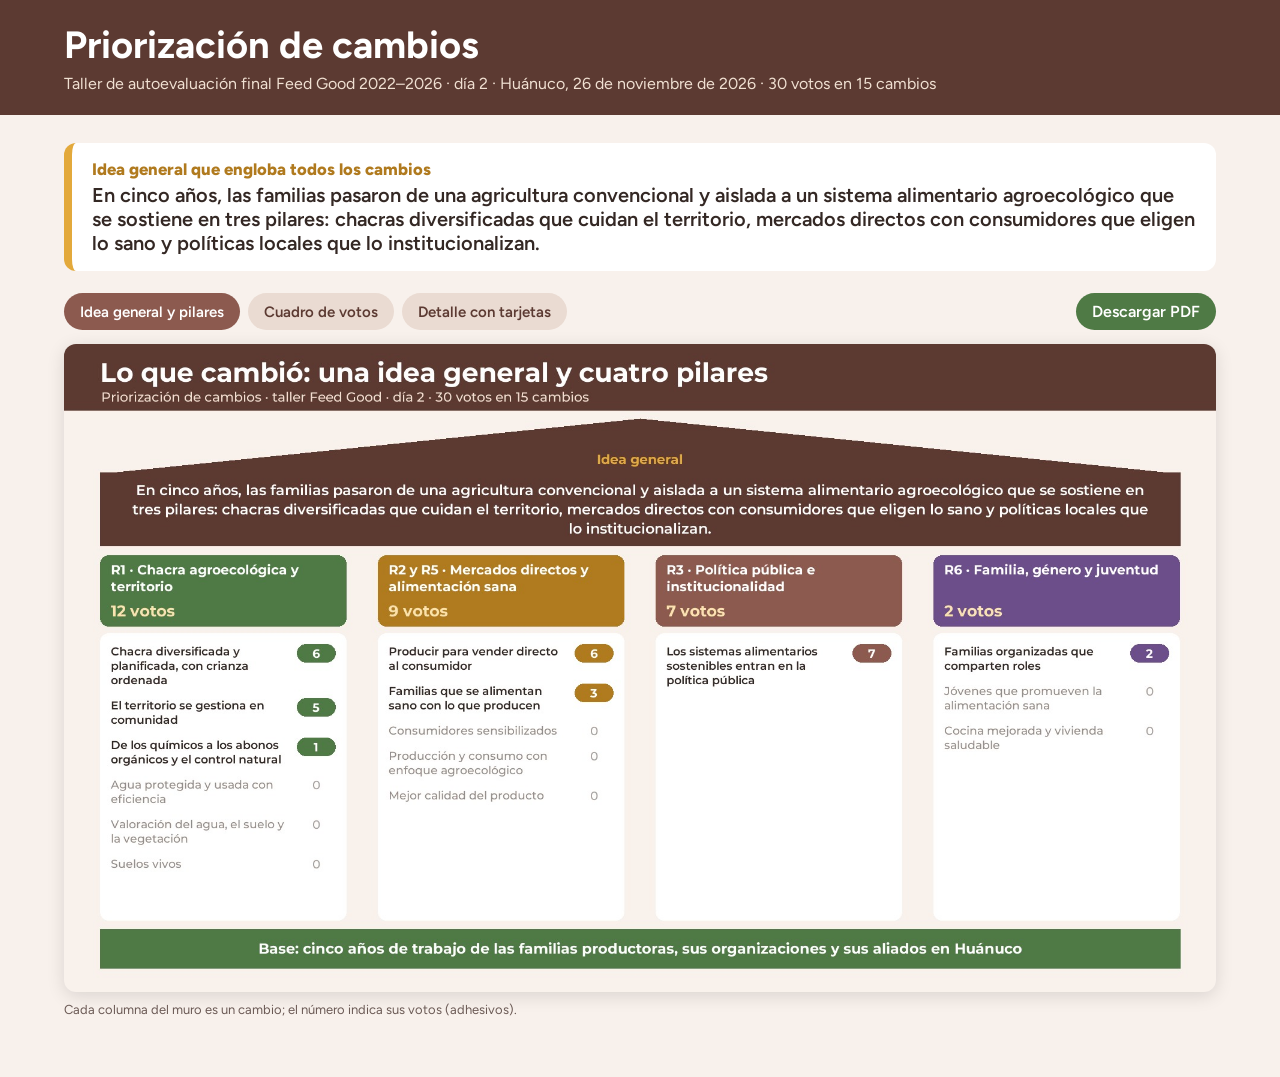
==== priorizacion.html @ 8439a7dd "Priorización de cambios del día 2: nueva sección del portal con idea general, pilares, cuadro de vot" ====
<!doctype html>
<html lang="es"><head><meta charset="utf-8"><meta name="viewport" content="width=device-width,initial-scale=1">
<meta name="robots" content="noindex, nofollow">
<title>Priorización de cambios · día 2 · Taller Feed Good</title>
<link rel="stylesheet" href="https://fonts.googleapis.com/css2?family=Figtree:wght@400;600;700;800&display=swap">
<style>
:root{--br:#5C3A32;--br2:#8C5A4F;--cr:#F8F1EC;--gd:#E3A93B;--ink:#342824}
*{box-sizing:border-box}body{margin:0;font-family:Figtree,system-ui,sans-serif;background:var(--cr);color:var(--ink)}
header{background:var(--br);color:#fff;padding:22px 5vw}header h1{margin:0;font-size:clamp(24px,3vw,38px)}header p{margin:6px 0 0;color:#F0E0D2}
main{max-width:1280px;margin:0 auto;padding:20px 5vw 60px}
.idea{background:#fff;border-left:8px solid var(--gd);border-radius:12px;padding:16px 20px;margin:8px 0 22px;font-size:clamp(16px,1.6vw,20px);font-weight:600}
.idea small{display:block;color:#B07A1E;font-weight:800;margin-bottom:4px}
.tabs{display:flex;gap:8px;flex-wrap:wrap;margin:6px 0 14px}.tabs button{border:0;border-radius:999px;padding:9px 16px;font:600 15px Figtree;background:#EADBD2;color:var(--br);cursor:pointer}
.tabs button.on{background:var(--br2);color:#fff}.tabs a{margin-left:auto;padding:9px 16px;border-radius:999px;background:#4F7A45;color:#fff;text-decoration:none;font-weight:600}
.panel{display:none}.panel.on{display:block}
figure{margin:0}figure img{width:100%;border-radius:12px;box-shadow:0 4px 18px rgba(0,0,0,.12);background:#fff}
figcaption{font-size:13px;color:#6b5a55;margin-top:6px}
table{width:100%;border-collapse:collapse;background:#fff;border-radius:12px;overflow:hidden;font-size:15px}
th{background:var(--br2);color:#fff;padding:10px;text-align:center}th:first-child{text-align:left}
td{padding:9px 10px;border-top:1px solid #EFE3DD;vertical-align:top}td ul{margin:4px 0 0 16px;padding:0;color:#6b5a55;font-size:13px}
tr.eje td{background:var(--c);color:#fff;font-weight:700}tr.eje b{float:right}
td.n{text-align:center;white-space:nowrap}td.n span{font-weight:700;margin-left:6px}td.z{color:#bbb}td.t{text-align:center;font-weight:800;font-size:18px}
i{display:inline-block;width:12px;height:14px;border-radius:3px;margin:0 1px;vertical-align:middle}i.na{background:#F08428}i.ro{background:#EC407A}i.ve{background:#4CAF50}
tfoot td{background:var(--br);color:#fff;font-weight:800;text-align:center}tfoot td:first-child{text-align:left}
.nota{font-size:13px;color:#6b5a55;margin-top:10px}
</style></head><body>
<header><h1>Priorización de cambios</h1><p>Taller de autoevaluación final Feed Good 2022–2026 · día 2 · Huánuco, 26 de noviembre de 2026 · 30 votos en 15 cambios</p></header>
<main>
<div class="idea"><small>Idea general que engloba todos los cambios</small>En cinco años, las familias pasaron de una agricultura convencional y aislada a un sistema alimentario agroecológico que se sostiene en tres pilares: chacras diversificadas que cuidan el territorio, mercados directos con consumidores que eligen lo sano y políticas locales que lo institucionalizan.</div>
<div class="tabs">
<button class="on" data-p="pilares">Idea general y pilares</button><button data-p="cuadro">Cuadro de votos</button><button data-p="tabla">Detalle con tarjetas</button>
<a href="priorizacion/Cuadro_priorizacion_cambios_dia2.pdf" target="_blank" rel="noopener">Descargar PDF</a></div>
<section class="panel on" id="pilares"><figure><img src="priorizacion/Lamina_idea_general_y_pilares_D2.jpg" alt="Idea general y cuatro pilares con los cambios y sus votos"><figcaption>Cada columna del muro es un cambio; el número indica sus votos (adhesivos).</figcaption></figure></section>
<section class="panel" id="cuadro"><figure><img src="priorizacion/Lamina_priorizacion_cambios_D2.jpg" alt="Cuadro de priorización con votos por color"><figcaption>Cada adhesivo es un voto de igual peso; el color se registra por separado.</figcaption></figure></section>
<section class="panel" id="tabla"><table>
<thead><tr><th>Cambio (idea general) y tarjetas pegadas en la columna</th><th>Naranja</th><th>Rosado</th><th>Verde</th><th>Total</th></tr></thead>
<tbody><tr class="eje" style="--c:#4F7A45"><td colspan="5">R1 · Chacra agroecológica y territorio <b>12 votos</b></td></tr><tr><td><b>Chacra diversificada y planificada, con crianza ordenada</b><ul><li>Dejando el monocultivo hacen la diversificación de la producción y crianza familiar con tecnología apropiada y uso de riego eficiente</li><li>Mayor diversificación y escalonada de los productos</li><li>Crianza de animales más ordenada</li></ul></td><td class="n z">–</td><td class="n"><i class=ro></i><i class=ro></i><i class=ro></i><i class=ro></i><i class=ro></i><span>5</span></td><td class="n"><i class=ve></i><span>1</span></td><td class="t">6</td></tr><tr><td><b>El territorio se gestiona en comunidad</b><ul><li>Los beneficios del ordenamiento territorial no son solo de una familia, sino de toda la comunidad</li><li>Reconocimiento del territorio para una mejor planificación y gestión del territorio</li></ul></td><td class="n"><i class=na></i><i class=na></i><span>2</span></td><td class="n"><i class=ro></i><i class=ro></i><i class=ro></i><span>3</span></td><td class="n z">–</td><td class="t">5</td></tr><tr><td><b>De los químicos a los abonos orgánicos y el control natural</b><ul><li>Sustitución de abonos químicos por abonos orgánicos para la producción de alimentos sanos</li><li>Migración del uso de fertilizantes sintéticos y plaguicidas a abonos orgánicos y control natural de plagas</li></ul></td><td class="n"><i class=na></i><span>1</span></td><td class="n z">–</td><td class="n z">–</td><td class="t">1</td></tr><tr><td><b>Agua protegida y usada con eficiencia</b><ul><li>Protección de fuentes de agua y uso eficiente mediante riego tecnificado</li><li>Aprovechamos el uso eficiente del agua y de nuestro tiempo</li><li>Producción agroecológica con fuentes de agua protegidas</li><li>Conocimiento de las plantas que ayudan a proteger y generar agua</li></ul></td><td class="n z">–</td><td class="n z">–</td><td class="n z">–</td><td class="t">0</td></tr><tr><td><b>Valoración del agua, el suelo y la vegetación</b><ul><li>Valoramos nuestro recurso de agua, suelo y vegetación</li><li>Sustitución con buenas prácticas en el uso de los recursos naturales</li></ul></td><td class="n z">–</td><td class="n z">–</td><td class="n z">–</td><td class="t">0</td></tr><tr><td><b>Suelos vivos</b><ul><li>Suelos con mayor cantidad de materia orgánica y microorganismos</li></ul></td><td class="n z">–</td><td class="n z">–</td><td class="n z">–</td><td class="t">0</td></tr><tr class="eje" style="--c:#B07A1E"><td colspan="5">R2 y R5 · Mercados directos y alimentación sana <b>9 votos</b></td></tr><tr><td><b>Producir para vender directo al consumidor</b><ul><li>Venta directa al consumidor brindando productos sanos y saludables</li><li>Producción planificada y venta directa en espacios diferenciados</li></ul></td><td class="n"><i class=na></i><i class=na></i><i class=na></i><span>3</span></td><td class="n"><i class=ro></i><i class=ro></i><span>2</span></td><td class="n"><i class=ve></i><span>1</span></td><td class="t">6</td></tr><tr><td><b>Familias que se alimentan sano con lo que producen</b><ul><li>Cambios de hábitos de alimentación de la familia</li><li>Mejoró la alimentación con sus propios productos — la familia</li></ul></td><td class="n"><i class=na></i><span>1</span></td><td class="n"><i class=ro></i><i class=ro></i><span>2</span></td><td class="n z">–</td><td class="t">3</td></tr><tr><td><b>Consumidores sensibilizados</b><ul><li>Consumidores sensibilizados en alimentación saludable</li></ul></td><td class="n z">–</td><td class="n z">–</td><td class="n z">–</td><td class="t">0</td></tr><tr><td><b>Producción y consumo con enfoque agroecológico</b><ul><li>Producción y consumo con enfoque agroecológico</li></ul></td><td class="n z">–</td><td class="n z">–</td><td class="n z">–</td><td class="t">0</td></tr><tr><td><b>Mejor calidad del producto</b><ul><li>Mejoramiento de la calidad del producto</li></ul></td><td class="n z">–</td><td class="n z">–</td><td class="n z">–</td><td class="t">0</td></tr><tr class="eje" style="--c:#6B4E8A"><td colspan="5">R6 · Familia, género y juventud <b>2 votos</b></td></tr><tr><td><b>Familias organizadas que comparten roles</b><ul><li>Renovación del comportamiento de los miembros de la familia desunida, por una familia organizada para la producción saludable y comercialización</li><li>Distribución de roles en la familia en el manejo de sistemas agroecológicos</li></ul></td><td class="n"><i class=na></i><span>1</span></td><td class="n"><i class=ro></i><span>1</span></td><td class="n z">–</td><td class="t">2</td></tr><tr><td><b>Jóvenes que promueven la alimentación sana</b><ul><li>Jóvenes promueven el consumo de alimentos sanos desde su experiencia</li></ul></td><td class="n z">–</td><td class="n z">–</td><td class="n z">–</td><td class="t">0</td></tr><tr><td><b>Cocina mejorada y vivienda saludable</b><ul><li>Innovación de la cocina rústica con humo por cocina mejorada y una vivienda saludable</li></ul></td><td class="n z">–</td><td class="n z">–</td><td class="n z">–</td><td class="t">0</td></tr><tr class="eje" style="--c:#8C5A4F"><td colspan="5">R3 · Política pública e institucionalidad <b>7 votos</b></td></tr><tr><td><b>Los sistemas alimentarios sostenibles entran en la política pública</b><ul><li>Políticas públicas de promoción de sistemas alimentarios aprobados</li></ul></td><td class="n"><i class=na></i><i class=na></i><i class=na></i><i class=na></i><span>4</span></td><td class="n"><i class=ro></i><i class=ro></i><i class=ro></i><span>3</span></td><td class="n z">–</td><td class="t">7</td></tr></tbody>
<tfoot><tr><td>Total</td><td>12</td><td>16</td><td>2</td><td>30</td></tr></tfoot></table>
<p class="nota">Fuente: muro de priorización del día 2; fotografías procesadas con el sistematizador del taller y conteo de adhesivos verificado foto por foto. En la columna «Agua protegida y usada con eficiencia», la tarjeta superior quedó cortada en la fotografía: conviene confirmar en sala que no tenga adhesivos.</p></section>
</main>
<script>
document.querySelectorAll(".tabs button").forEach(b=>b.onclick=()=>{document.querySelectorAll(".tabs button,.panel").forEach(x=>x.classList.remove("on"));b.classList.add("on");document.getElementById(b.dataset.p).classList.add("on");});
</script></body></html>
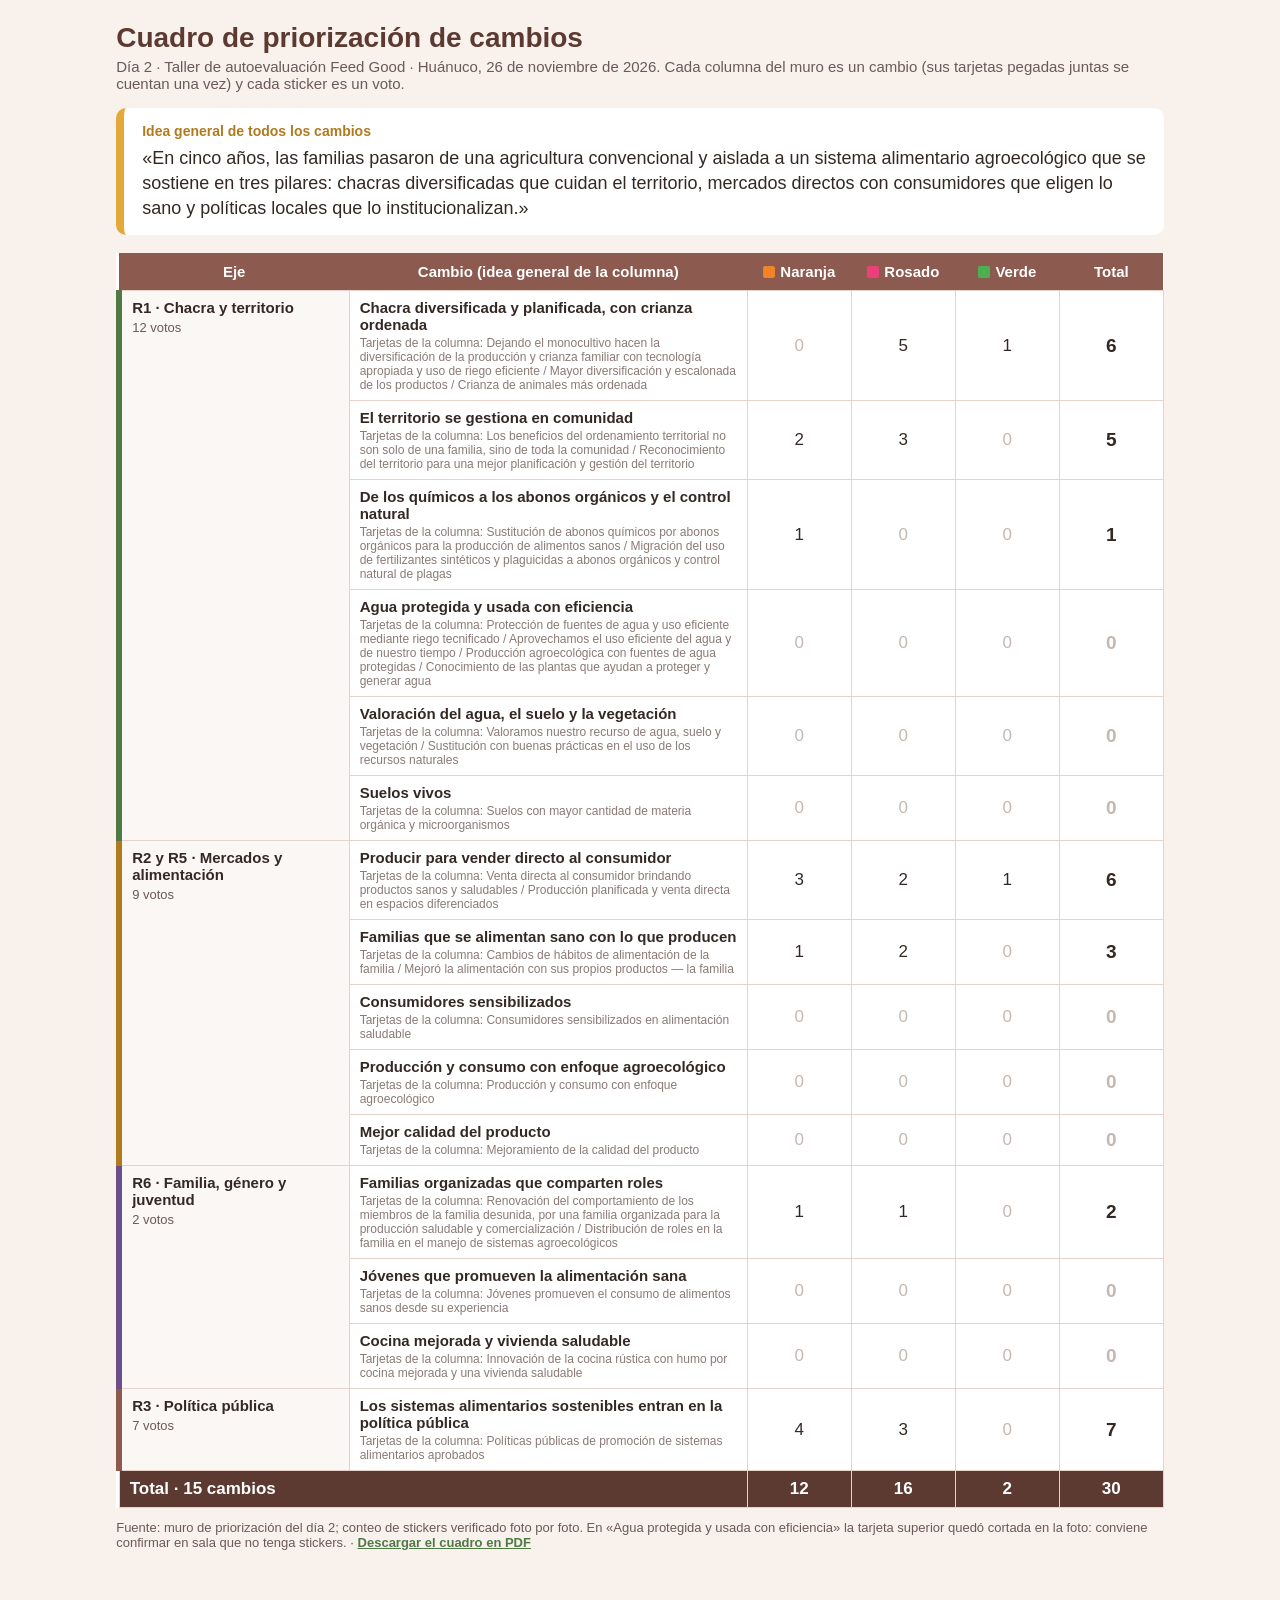
==== commit f15ec2d7: "Priorización del día 2: cuadro claro por eje con votos por color y total, idea general y tarjetas de" ====
--- a/priorizacion.html
+++ b/priorizacion.html
@@ -1,43 +1,37 @@
 <!doctype html>
 <html lang="es"><head><meta charset="utf-8"><meta name="viewport" content="width=device-width,initial-scale=1">
 <meta name="robots" content="noindex, nofollow">
-<title>Priorización de cambios · día 2 · Taller Feed Good</title>
-<link rel="stylesheet" href="https://fonts.googleapis.com/css2?family=Figtree:wght@400;600;700;800&display=swap">
+<title>Cuadro de priorización · día 2 · Taller Feed Good</title>
 <style>
-:root{--br:#5C3A32;--br2:#8C5A4F;--cr:#F8F1EC;--gd:#E3A93B;--ink:#342824}
-*{box-sizing:border-box}body{margin:0;font-family:Figtree,system-ui,sans-serif;background:var(--cr);color:var(--ink)}
-header{background:var(--br);color:#fff;padding:22px 5vw}header h1{margin:0;font-size:clamp(24px,3vw,38px)}header p{margin:6px 0 0;color:#F0E0D2}
-main{max-width:1280px;margin:0 auto;padding:20px 5vw 60px}
-.idea{background:#fff;border-left:8px solid var(--gd);border-radius:12px;padding:16px 20px;margin:8px 0 22px;font-size:clamp(16px,1.6vw,20px);font-weight:600}
-.idea small{display:block;color:#B07A1E;font-weight:800;margin-bottom:4px}
-.tabs{display:flex;gap:8px;flex-wrap:wrap;margin:6px 0 14px}.tabs button{border:0;border-radius:999px;padding:9px 16px;font:600 15px Figtree;background:#EADBD2;color:var(--br);cursor:pointer}
-.tabs button.on{background:var(--br2);color:#fff}.tabs a{margin-left:auto;padding:9px 16px;border-radius:999px;background:#4F7A45;color:#fff;text-decoration:none;font-weight:600}
-.panel{display:none}.panel.on{display:block}
-figure{margin:0}figure img{width:100%;border-radius:12px;box-shadow:0 4px 18px rgba(0,0,0,.12);background:#fff}
-figcaption{font-size:13px;color:#6b5a55;margin-top:6px}
-table{width:100%;border-collapse:collapse;background:#fff;border-radius:12px;overflow:hidden;font-size:15px}
-th{background:var(--br2);color:#fff;padding:10px;text-align:center}th:first-child{text-align:left}
-td{padding:9px 10px;border-top:1px solid #EFE3DD;vertical-align:top}td ul{margin:4px 0 0 16px;padding:0;color:#6b5a55;font-size:13px}
-tr.eje td{background:var(--c);color:#fff;font-weight:700}tr.eje b{float:right}
-td.n{text-align:center;white-space:nowrap}td.n span{font-weight:700;margin-left:6px}td.z{color:#bbb}td.t{text-align:center;font-weight:800;font-size:18px}
-i{display:inline-block;width:12px;height:14px;border-radius:3px;margin:0 1px;vertical-align:middle}i.na{background:#F08428}i.ro{background:#EC407A}i.ve{background:#4CAF50}
-tfoot td{background:var(--br);color:#fff;font-weight:800;text-align:center}tfoot td:first-child{text-align:left}
-.nota{font-size:13px;color:#6b5a55;margin-top:10px}
-</style></head><body>
-<header><h1>Priorización de cambios</h1><p>Taller de autoevaluación final Feed Good 2022–2026 · día 2 · Huánuco, 26 de noviembre de 2026 · 30 votos en 15 cambios</p></header>
-<main>
-<div class="idea"><small>Idea general que engloba todos los cambios</small>En cinco años, las familias pasaron de una agricultura convencional y aislada a un sistema alimentario agroecológico que se sostiene en tres pilares: chacras diversificadas que cuidan el territorio, mercados directos con consumidores que eligen lo sano y políticas locales que lo institucionalizan.</div>
-<div class="tabs">
-<button class="on" data-p="pilares">Idea general y pilares</button><button data-p="cuadro">Cuadro de votos</button><button data-p="tabla">Detalle con tarjetas</button>
-<a href="priorizacion/Cuadro_priorizacion_cambios_dia2.pdf" target="_blank" rel="noopener">Descargar PDF</a></div>
-<section class="panel on" id="pilares"><figure><img src="priorizacion/Lamina_idea_general_y_pilares_D2.jpg" alt="Idea general y cuatro pilares con los cambios y sus votos"><figcaption>Cada columna del muro es un cambio; el número indica sus votos (adhesivos).</figcaption></figure></section>
-<section class="panel" id="cuadro"><figure><img src="priorizacion/Lamina_priorizacion_cambios_D2.jpg" alt="Cuadro de priorización con votos por color"><figcaption>Cada adhesivo es un voto de igual peso; el color se registra por separado.</figcaption></figure></section>
-<section class="panel" id="tabla"><table>
-<thead><tr><th>Cambio (idea general) y tarjetas pegadas en la columna</th><th>Naranja</th><th>Rosado</th><th>Verde</th><th>Total</th></tr></thead>
-<tbody><tr class="eje" style="--c:#4F7A45"><td colspan="5">R1 · Chacra agroecológica y territorio <b>12 votos</b></td></tr><tr><td><b>Chacra diversificada y planificada, con crianza ordenada</b><ul><li>Dejando el monocultivo hacen la diversificación de la producción y crianza familiar con tecnología apropiada y uso de riego eficiente</li><li>Mayor diversificación y escalonada de los productos</li><li>Crianza de animales más ordenada</li></ul></td><td class="n z">–</td><td class="n"><i class=ro></i><i class=ro></i><i class=ro></i><i class=ro></i><i class=ro></i><span>5</span></td><td class="n"><i class=ve></i><span>1</span></td><td class="t">6</td></tr><tr><td><b>El territorio se gestiona en comunidad</b><ul><li>Los beneficios del ordenamiento territorial no son solo de una familia, sino de toda la comunidad</li><li>Reconocimiento del territorio para una mejor planificación y gestión del territorio</li></ul></td><td class="n"><i class=na></i><i class=na></i><span>2</span></td><td class="n"><i class=ro></i><i class=ro></i><i class=ro></i><span>3</span></td><td class="n z">–</td><td class="t">5</td></tr><tr><td><b>De los químicos a los abonos orgánicos y el control natural</b><ul><li>Sustitución de abonos químicos por abonos orgánicos para la producción de alimentos sanos</li><li>Migración del uso de fertilizantes sintéticos y plaguicidas a abonos orgánicos y control natural de plagas</li></ul></td><td class="n"><i class=na></i><span>1</span></td><td class="n z">–</td><td class="n z">–</td><td class="t">1</td></tr><tr><td><b>Agua protegida y usada con eficiencia</b><ul><li>Protección de fuentes de agua y uso eficiente mediante riego tecnificado</li><li>Aprovechamos el uso eficiente del agua y de nuestro tiempo</li><li>Producción agroecológica con fuentes de agua protegidas</li><li>Conocimiento de las plantas que ayudan a proteger y generar agua</li></ul></td><td class="n z">–</td><td class="n z">–</td><td class="n z">–</td><td class="t">0</td></tr><tr><td><b>Valoración del agua, el suelo y la vegetación</b><ul><li>Valoramos nuestro recurso de agua, suelo y vegetación</li><li>Sustitución con buenas prácticas en el uso de los recursos naturales</li></ul></td><td class="n z">–</td><td class="n z">–</td><td class="n z">–</td><td class="t">0</td></tr><tr><td><b>Suelos vivos</b><ul><li>Suelos con mayor cantidad de materia orgánica y microorganismos</li></ul></td><td class="n z">–</td><td class="n z">–</td><td class="n z">–</td><td class="t">0</td></tr><tr class="eje" style="--c:#B07A1E"><td colspan="5">R2 y R5 · Mercados directos y alimentación sana <b>9 votos</b></td></tr><tr><td><b>Producir para vender directo al consumidor</b><ul><li>Venta directa al consumidor brindando productos sanos y saludables</li><li>Producción planificada y venta directa en espacios diferenciados</li></ul></td><td class="n"><i class=na></i><i class=na></i><i class=na></i><span>3</span></td><td class="n"><i class=ro></i><i class=ro></i><span>2</span></td><td class="n"><i class=ve></i><span>1</span></td><td class="t">6</td></tr><tr><td><b>Familias que se alimentan sano con lo que producen</b><ul><li>Cambios de hábitos de alimentación de la familia</li><li>Mejoró la alimentación con sus propios productos — la familia</li></ul></td><td class="n"><i class=na></i><span>1</span></td><td class="n"><i class=ro></i><i class=ro></i><span>2</span></td><td class="n z">–</td><td class="t">3</td></tr><tr><td><b>Consumidores sensibilizados</b><ul><li>Consumidores sensibilizados en alimentación saludable</li></ul></td><td class="n z">–</td><td class="n z">–</td><td class="n z">–</td><td class="t">0</td></tr><tr><td><b>Producción y consumo con enfoque agroecológico</b><ul><li>Producción y consumo con enfoque agroecológico</li></ul></td><td class="n z">–</td><td class="n z">–</td><td class="n z">–</td><td class="t">0</td></tr><tr><td><b>Mejor calidad del producto</b><ul><li>Mejoramiento de la calidad del producto</li></ul></td><td class="n z">–</td><td class="n z">–</td><td class="n z">–</td><td class="t">0</td></tr><tr class="eje" style="--c:#6B4E8A"><td colspan="5">R6 · Familia, género y juventud <b>2 votos</b></td></tr><tr><td><b>Familias organizadas que comparten roles</b><ul><li>Renovación del comportamiento de los miembros de la familia desunida, por una familia organizada para la producción saludable y comercialización</li><li>Distribución de roles en la familia en el manejo de sistemas agroecológicos</li></ul></td><td class="n"><i class=na></i><span>1</span></td><td class="n"><i class=ro></i><span>1</span></td><td class="n z">–</td><td class="t">2</td></tr><tr><td><b>Jóvenes que promueven la alimentación sana</b><ul><li>Jóvenes promueven el consumo de alimentos sanos desde su experiencia</li></ul></td><td class="n z">–</td><td class="n z">–</td><td class="n z">–</td><td class="t">0</td></tr><tr><td><b>Cocina mejorada y vivienda saludable</b><ul><li>Innovación de la cocina rústica con humo por cocina mejorada y una vivienda saludable</li></ul></td><td class="n z">–</td><td class="n z">–</td><td class="n z">–</td><td class="t">0</td></tr><tr class="eje" style="--c:#8C5A4F"><td colspan="5">R3 · Política pública e institucionalidad <b>7 votos</b></td></tr><tr><td><b>Los sistemas alimentarios sostenibles entran en la política pública</b><ul><li>Políticas públicas de promoción de sistemas alimentarios aprobados</li></ul></td><td class="n"><i class=na></i><i class=na></i><i class=na></i><i class=na></i><span>4</span></td><td class="n"><i class=ro></i><i class=ro></i><i class=ro></i><span>3</span></td><td class="n z">–</td><td class="t">7</td></tr></tbody>
-<tfoot><tr><td>Total</td><td>12</td><td>16</td><td>2</td><td>30</td></tr></tfoot></table>
-<p class="nota">Fuente: muro de priorización del día 2; fotografías procesadas con el sistematizador del taller y conteo de adhesivos verificado foto por foto. En la columna «Agua protegida y usada con eficiencia», la tarjeta superior quedó cortada en la fotografía: conviene confirmar en sala que no tenga adhesivos.</p></section>
-</main>
-<script>
-document.querySelectorAll(".tabs button").forEach(b=>b.onclick=()=>{document.querySelectorAll(".tabs button,.panel").forEach(x=>x.classList.remove("on"));b.classList.add("on");document.getElementById(b.dataset.p).classList.add("on");});
-</script></body></html>+*{box-sizing:border-box}
+html{scroll-behavior:auto}
+body{margin:0;font-family:"Segoe UI",Arial,sans-serif;background:#F8F1EC;color:#342824}
+.wrap{max-width:1150px;margin:0 auto;padding:22px 4vw 40px}
+h1{margin:0 0 4px;font-size:28px;color:#5C3A32}
+.sub{margin:0 0 16px;color:#6b5a55;font-size:15px}
+.idea{background:#fff;border-left:8px solid #E3A93B;border-radius:10px;padding:14px 18px;margin-bottom:18px;font-size:18px;line-height:1.4}
+.idea b{display:block;color:#B07A1E;font-size:14px;margin-bottom:4px}
+table{width:100%;border-collapse:collapse;background:#fff;font-size:15px}
+th{background:#8C5A4F;color:#fff;padding:10px 8px;font-weight:700}
+th.c{width:104px;white-space:nowrap}th .sq{display:inline-block;width:12px;height:12px;border-radius:2px;margin-right:5px;vertical-align:-1px}
+td{border:1px solid #E5D3CA;padding:8px 10px;vertical-align:middle}
+td.eje{width:230px;background:#FBF7F4;vertical-align:top}td.eje b{display:block}td.eje span{display:block;margin-top:4px;color:#6b5a55;font-size:13px}
+td.cam b{display:block;font-weight:600}td.cam small{display:block;margin-top:3px;color:#8A7A75;font-size:12px}
+td.n,td.t{text-align:center;font-size:17px}td.t{font-weight:800;font-size:19px}td.z{color:#C4B8B2}
+tfoot td{background:#5C3A32;color:#fff;font-weight:800;text-align:center;font-size:17px}tfoot td:first-child{text-align:left}
+.nota{margin-top:12px;font-size:13px;color:#6b5a55}
+.nota a{color:#4F7A45;font-weight:700}
+</style></head><body><div class="wrap">
+<h1>Cuadro de priorización de cambios</h1>
+<p class="sub">Día 2 · Taller de autoevaluación Feed Good · Huánuco, 26 de noviembre de 2026. Cada columna del muro es un cambio (sus tarjetas pegadas juntas se cuentan una vez) y cada sticker es un voto.</p>
+<div class="idea"><b>Idea general de todos los cambios</b>«En cinco años, las familias pasaron de una agricultura convencional y aislada a un sistema alimentario agroecológico que se sostiene en tres pilares: chacras diversificadas que cuidan el territorio, mercados directos con consumidores que eligen lo sano y políticas locales que lo institucionalizan.»</div>
+<table>
+<thead><tr><th>Eje</th><th>Cambio (idea general de la columna)</th>
+<th class="c"><span class="sq" style="background:#F08428"></span>Naranja</th><th class="c"><span class="sq" style="background:#EC407A"></span>Rosado</th>
+<th class="c"><span class="sq" style="background:#4CAF50"></span>Verde</th><th class="c">Total</th></tr></thead>
+<tbody><tr class="first"><td class="eje" rowspan="6" style="border-left:6px solid #4F7A45"><b>R1 · Chacra y territorio</b><span>12 votos</span></td><td class="cam"><b>Chacra diversificada y planificada, con crianza ordenada</b><small>Tarjetas de la columna: Dejando el monocultivo hacen la diversificación de la producción y crianza familiar con tecnología apropiada y uso de riego eficiente / Mayor diversificación y escalonada de los productos / Crianza de animales más ordenada</small></td><td class="n z">0</td><td class="n">5</td><td class="n">1</td><td class="t">6</td></tr><tr class=""><td class="cam"><b>El territorio se gestiona en comunidad</b><small>Tarjetas de la columna: Los beneficios del ordenamiento territorial no son solo de una familia, sino de toda la comunidad / Reconocimiento del territorio para una mejor planificación y gestión del territorio</small></td><td class="n">2</td><td class="n">3</td><td class="n z">0</td><td class="t">5</td></tr><tr class=""><td class="cam"><b>De los químicos a los abonos orgánicos y el control natural</b><small>Tarjetas de la columna: Sustitución de abonos químicos por abonos orgánicos para la producción de alimentos sanos / Migración del uso de fertilizantes sintéticos y plaguicidas a abonos orgánicos y control natural de plagas</small></td><td class="n">1</td><td class="n z">0</td><td class="n z">0</td><td class="t">1</td></tr><tr class=""><td class="cam"><b>Agua protegida y usada con eficiencia</b><small>Tarjetas de la columna: Protección de fuentes de agua y uso eficiente mediante riego tecnificado / Aprovechamos el uso eficiente del agua y de nuestro tiempo / Producción agroecológica con fuentes de agua protegidas / Conocimiento de las plantas que ayudan a proteger y generar agua</small></td><td class="n z">0</td><td class="n z">0</td><td class="n z">0</td><td class="t z">0</td></tr><tr class=""><td class="cam"><b>Valoración del agua, el suelo y la vegetación</b><small>Tarjetas de la columna: Valoramos nuestro recurso de agua, suelo y vegetación / Sustitución con buenas prácticas en el uso de los recursos naturales</small></td><td class="n z">0</td><td class="n z">0</td><td class="n z">0</td><td class="t z">0</td></tr><tr class=""><td class="cam"><b>Suelos vivos</b><small>Tarjetas de la columna: Suelos con mayor cantidad de materia orgánica y microorganismos</small></td><td class="n z">0</td><td class="n z">0</td><td class="n z">0</td><td class="t z">0</td></tr><tr class="first"><td class="eje" rowspan="5" style="border-left:6px solid #B07A1E"><b>R2 y R5 · Mercados y alimentación</b><span>9 votos</span></td><td class="cam"><b>Producir para vender directo al consumidor</b><small>Tarjetas de la columna: Venta directa al consumidor brindando productos sanos y saludables / Producción planificada y venta directa en espacios diferenciados</small></td><td class="n">3</td><td class="n">2</td><td class="n">1</td><td class="t">6</td></tr><tr class=""><td class="cam"><b>Familias que se alimentan sano con lo que producen</b><small>Tarjetas de la columna: Cambios de hábitos de alimentación de la familia / Mejoró la alimentación con sus propios productos — la familia</small></td><td class="n">1</td><td class="n">2</td><td class="n z">0</td><td class="t">3</td></tr><tr class=""><td class="cam"><b>Consumidores sensibilizados</b><small>Tarjetas de la columna: Consumidores sensibilizados en alimentación saludable</small></td><td class="n z">0</td><td class="n z">0</td><td class="n z">0</td><td class="t z">0</td></tr><tr class=""><td class="cam"><b>Producción y consumo con enfoque agroecológico</b><small>Tarjetas de la columna: Producción y consumo con enfoque agroecológico</small></td><td class="n z">0</td><td class="n z">0</td><td class="n z">0</td><td class="t z">0</td></tr><tr class=""><td class="cam"><b>Mejor calidad del producto</b><small>Tarjetas de la columna: Mejoramiento de la calidad del producto</small></td><td class="n z">0</td><td class="n z">0</td><td class="n z">0</td><td class="t z">0</td></tr><tr class="first"><td class="eje" rowspan="3" style="border-left:6px solid #6B4E8A"><b>R6 · Familia, género y juventud</b><span>2 votos</span></td><td class="cam"><b>Familias organizadas que comparten roles</b><small>Tarjetas de la columna: Renovación del comportamiento de los miembros de la familia desunida, por una familia organizada para la producción saludable y comercialización / Distribución de roles en la familia en el manejo de sistemas agroecológicos</small></td><td class="n">1</td><td class="n">1</td><td class="n z">0</td><td class="t">2</td></tr><tr class=""><td class="cam"><b>Jóvenes que promueven la alimentación sana</b><small>Tarjetas de la columna: Jóvenes promueven el consumo de alimentos sanos desde su experiencia</small></td><td class="n z">0</td><td class="n z">0</td><td class="n z">0</td><td class="t z">0</td></tr><tr class=""><td class="cam"><b>Cocina mejorada y vivienda saludable</b><small>Tarjetas de la columna: Innovación de la cocina rústica con humo por cocina mejorada y una vivienda saludable</small></td><td class="n z">0</td><td class="n z">0</td><td class="n z">0</td><td class="t z">0</td></tr><tr class="first"><td class="eje" rowspan="1" style="border-left:6px solid #8C5A4F"><b>R3 · Política pública</b><span>7 votos</span></td><td class="cam"><b>Los sistemas alimentarios sostenibles entran en la política pública</b><small>Tarjetas de la columna: Políticas públicas de promoción de sistemas alimentarios aprobados</small></td><td class="n">4</td><td class="n">3</td><td class="n z">0</td><td class="t">7</td></tr></tbody>
+<tfoot><tr><td colspan="2">Total · 15 cambios</td><td>12</td><td>16</td><td>2</td><td>30</td></tr></tfoot>
+</table>
+<p class="nota">Fuente: muro de priorización del día 2; conteo de stickers verificado foto por foto. En «Agua protegida y usada con eficiencia» la tarjeta superior quedó cortada en la foto: conviene confirmar en sala que no tenga stickers.
+· <a href="priorizacion/Cuadro_priorizacion_cambios_dia2.pdf" target="_blank" rel="noopener">Descargar el cuadro en PDF</a></p>
+</div></body></html>
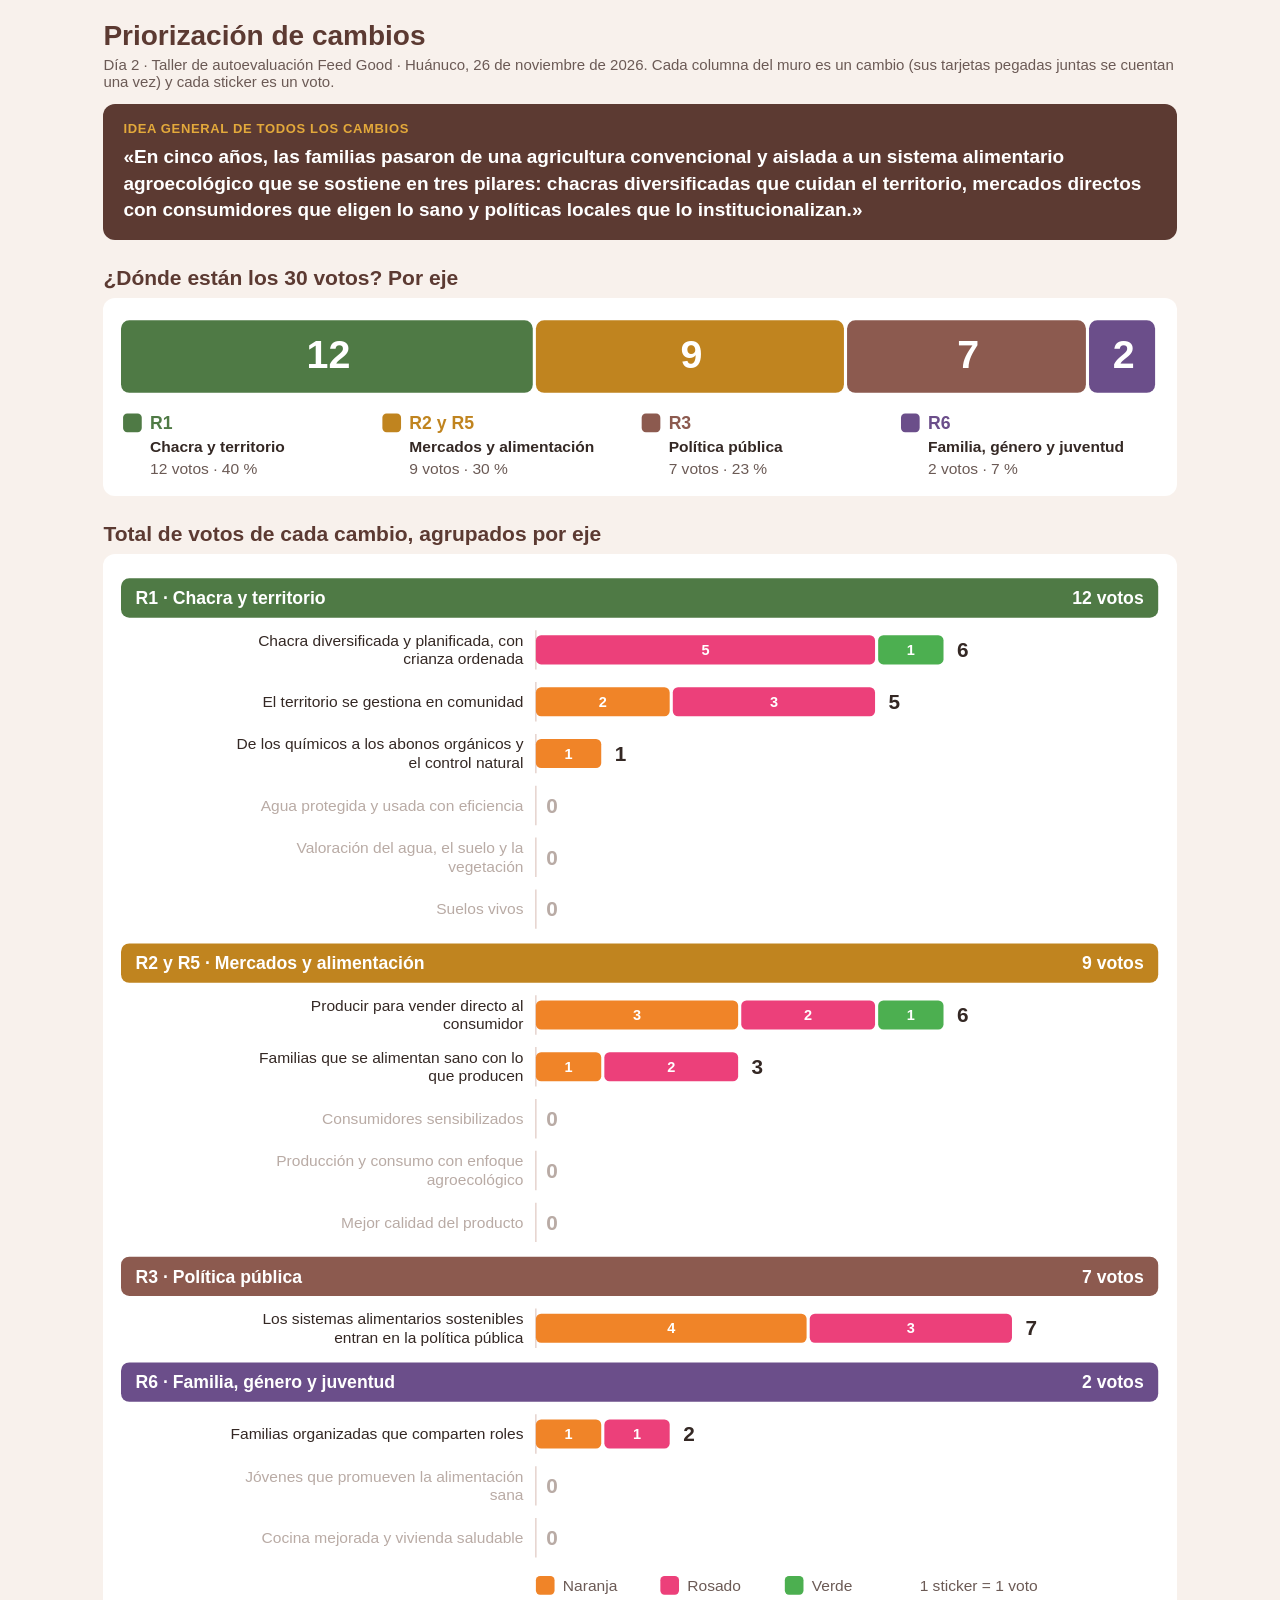
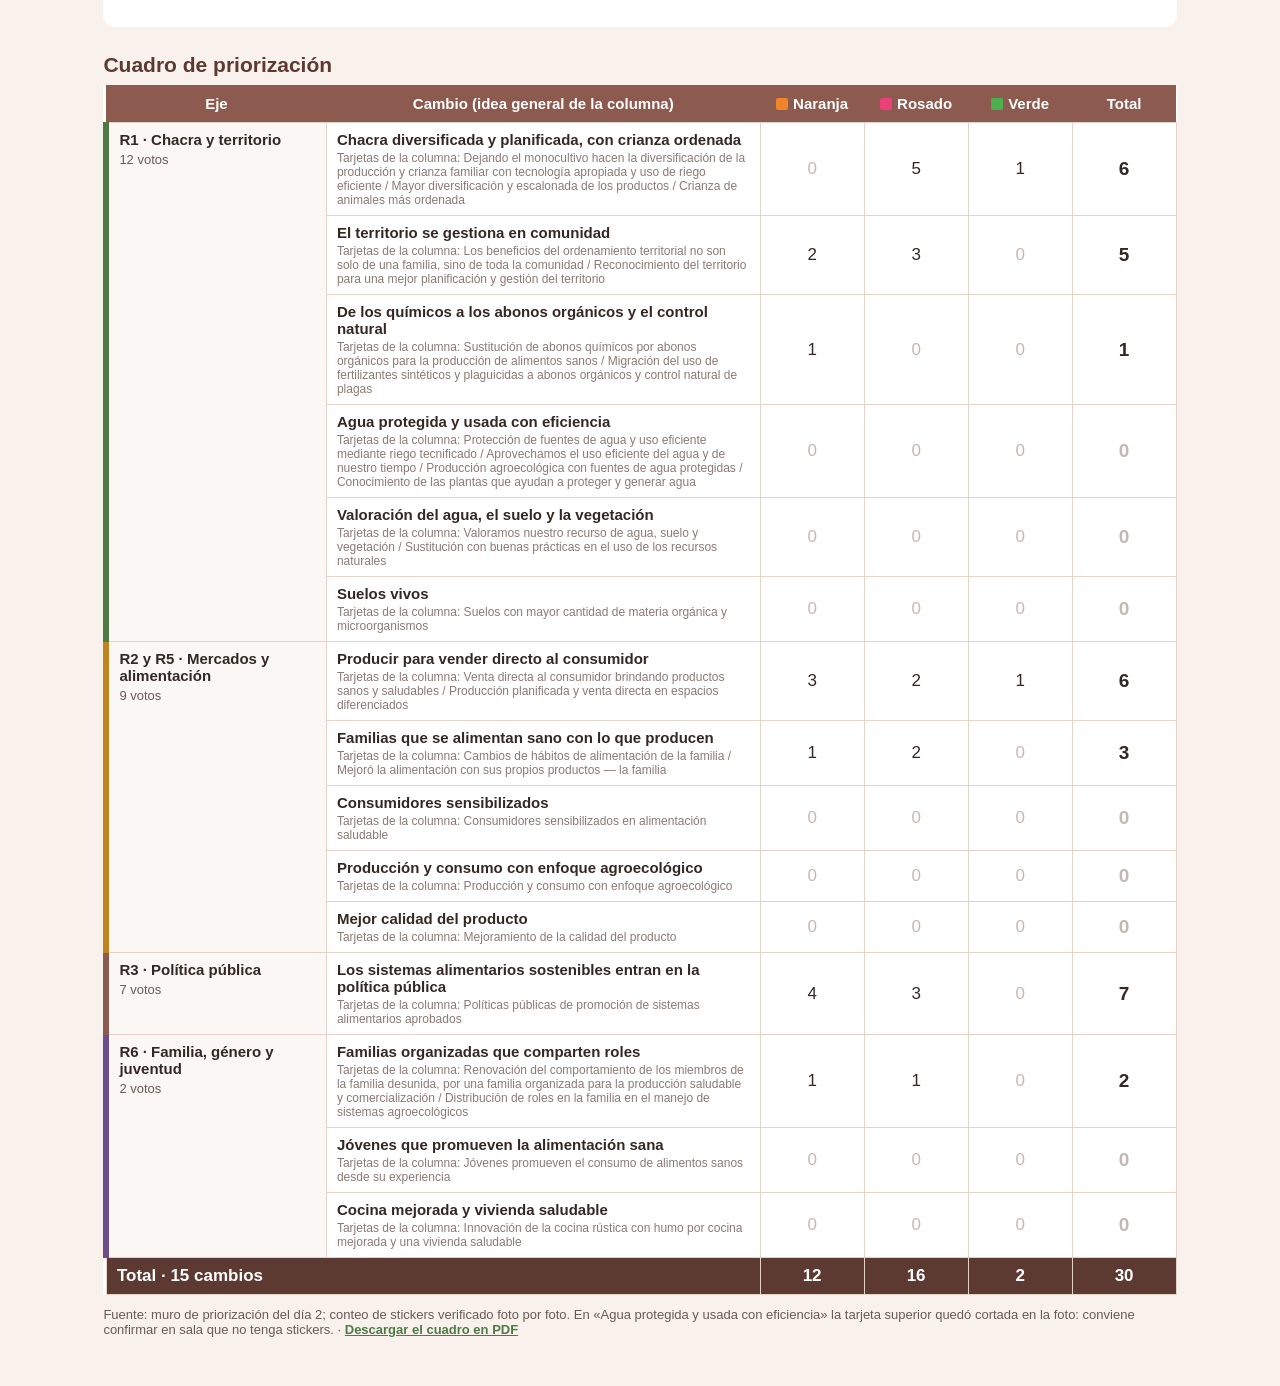
==== commit 7c1a0488: "Priorización: gráficas de votos por eje y por cambio (agrupados por eje) sobre el cuadro Co-Authored" ====
--- a/priorizacion.html
+++ b/priorizacion.html
@@ -1,37 +1,44 @@
 <!doctype html>
 <html lang="es"><head><meta charset="utf-8"><meta name="viewport" content="width=device-width,initial-scale=1">
 <meta name="robots" content="noindex, nofollow">
-<title>Cuadro de priorización · día 2 · Taller Feed Good</title>
+<title>Priorización de cambios · día 2 · Taller Feed Good</title>
 <style>
-*{box-sizing:border-box}
-html{scroll-behavior:auto}
+*{box-sizing:border-box}html{scroll-behavior:auto}
 body{margin:0;font-family:"Segoe UI",Arial,sans-serif;background:#F8F1EC;color:#342824}
-.wrap{max-width:1150px;margin:0 auto;padding:22px 4vw 40px}
-h1{margin:0 0 4px;font-size:28px;color:#5C3A32}
-.sub{margin:0 0 16px;color:#6b5a55;font-size:15px}
-.idea{background:#fff;border-left:8px solid #E3A93B;border-radius:10px;padding:14px 18px;margin-bottom:18px;font-size:18px;line-height:1.4}
-.idea b{display:block;color:#B07A1E;font-size:14px;margin-bottom:4px}
+.wrap{max-width:1150px;margin:0 auto;padding:20px 3vw 36px}
+h1{margin:0 0 4px;font-size:28px;color:#5C3A32}h2{margin:26px 0 8px;font-size:21px;color:#5C3A32}
+.sub{margin:0 0 14px;color:#6b5a55;font-size:15px}
+.idea{background:#5C3A32;color:#fff;border-radius:12px;padding:16px 20px;margin-bottom:6px;font-size:19px;line-height:1.4;font-weight:600}
+.idea b{display:block;color:#E3A93B;font-size:13px;letter-spacing:.05em;text-transform:uppercase;margin-bottom:6px}
+.card{background:#fff;border-radius:12px;padding:16px 18px}
+.g{width:100%;height:auto;display:block}
+.g .big{font:800 38px "Segoe UI",Arial;fill:#fff}.g .mid{font:800 26px "Segoe UI",Arial;fill:#fff}.g .sm2{font:600 15px "Segoe UI",Arial;fill:#342824}.g .lab{font:700 17px "Segoe UI",Arial}.g .sm{font:500 15px "Segoe UI",Arial;fill:#6b5a55}
+.g .ejet{font:700 17px "Segoe UI",Arial;fill:#fff}.g .cl{font:500 15px "Segoe UI",Arial;fill:#342824}.g .in{font:700 14px "Segoe UI",Arial;fill:#fff}
+.g .tot{font:800 20px "Segoe UI",Arial;fill:#342824}.g .z{fill:#B9ABA5}
 table{width:100%;border-collapse:collapse;background:#fff;font-size:15px}
-th{background:#8C5A4F;color:#fff;padding:10px 8px;font-weight:700}
-th.c{width:104px;white-space:nowrap}th .sq{display:inline-block;width:12px;height:12px;border-radius:2px;margin-right:5px;vertical-align:-1px}
+th{background:#8C5A4F;color:#fff;padding:10px 8px;font-weight:700}th.c{width:104px;white-space:nowrap}
+th .sq{display:inline-block;width:12px;height:12px;border-radius:2px;margin-right:5px;vertical-align:-1px}
 td{border:1px solid #E5D3CA;padding:8px 10px;vertical-align:middle}
-td.eje{width:230px;background:#FBF7F4;vertical-align:top}td.eje b{display:block}td.eje span{display:block;margin-top:4px;color:#6b5a55;font-size:13px}
+td.eje{width:220px;background:#FBF7F4;vertical-align:top}td.eje b{display:block}td.eje span{display:block;margin-top:4px;color:#6b5a55;font-size:13px}
 td.cam b{display:block;font-weight:600}td.cam small{display:block;margin-top:3px;color:#8A7A75;font-size:12px}
 td.n,td.t{text-align:center;font-size:17px}td.t{font-weight:800;font-size:19px}td.z{color:#C4B8B2}
 tfoot td{background:#5C3A32;color:#fff;font-weight:800;text-align:center;font-size:17px}tfoot td:first-child{text-align:left}
-.nota{margin-top:12px;font-size:13px;color:#6b5a55}
-.nota a{color:#4F7A45;font-weight:700}
+.nota{margin-top:12px;font-size:13px;color:#6b5a55}.nota a{color:#4F7A45;font-weight:700}
 </style></head><body><div class="wrap">
-<h1>Cuadro de priorización de cambios</h1>
+<h1>Priorización de cambios</h1>
 <p class="sub">Día 2 · Taller de autoevaluación Feed Good · Huánuco, 26 de noviembre de 2026. Cada columna del muro es un cambio (sus tarjetas pegadas juntas se cuentan una vez) y cada sticker es un voto.</p>
 <div class="idea"><b>Idea general de todos los cambios</b>«En cinco años, las familias pasaron de una agricultura convencional y aislada a un sistema alimentario agroecológico que se sostiene en tres pilares: chacras diversificadas que cuidan el territorio, mercados directos con consumidores que eligen lo sano y políticas locales que lo institucionalizan.»</div>
+<h2>¿Dónde están los 30 votos? Por eje</h2>
+<div class="card"><svg viewBox="0 0 1000 160" class="g" role="img" aria-label="Votos por eje"><title>30 votos repartidos por eje</title><rect x="0.0" y="6" width="397.0" height="70" rx="8" fill="#4F7A45"/><text x="200.0" y="52" text-anchor="middle" class="big">12</text><rect x="400.0" y="6" width="297.0" height="70" rx="8" fill="#C0841F"/><text x="550.0" y="52" text-anchor="middle" class="big">9</text><rect x="700.0" y="6" width="230.3" height="70" rx="8" fill="#8C5A4F"/><text x="816.7" y="52" text-anchor="middle" class="big">7</text><rect x="933.3" y="6" width="63.7" height="70" rx="8" fill="#6B4E8A"/><text x="966.7" y="52" text-anchor="middle" class="big">2</text><rect x="2.0" y="96" width="18" height="18" rx="4" fill="#4F7A45"/><text x="28.0" y="111" class="lab" fill="#4F7A45">R1</text><text x="28.0" y="133" class="sm2">Chacra y territorio</text><text x="28.0" y="154" class="sm">12 votos · 40 %</text><rect x="252.0" y="96" width="18" height="18" rx="4" fill="#C0841F"/><text x="278.0" y="111" class="lab" fill="#C0841F">R2 y R5</text><text x="278.0" y="133" class="sm2">Mercados y alimentación</text><text x="278.0" y="154" class="sm">9 votos · 30 %</text><rect x="502.0" y="96" width="18" height="18" rx="4" fill="#8C5A4F"/><text x="528.0" y="111" class="lab" fill="#8C5A4F">R3</text><text x="528.0" y="133" class="sm2">Política pública</text><text x="528.0" y="154" class="sm">7 votos · 23 %</text><rect x="752.0" y="96" width="18" height="18" rx="4" fill="#6B4E8A"/><text x="778.0" y="111" class="lab" fill="#6B4E8A">R6</text><text x="778.0" y="133" class="sm2">Familia, género y juventud</text><text x="778.0" y="154" class="sm">2 votos · 7 %</text></svg></div>
+<h2>Total de votos de cada cambio, agrupados por eje</h2>
+<div class="card"><svg viewBox="0 0 1000 1004" class="g" role="img" aria-label="Votos por cambio agrupados por eje"><title>Total de votos de cada cambio, agrupados por eje</title><rect x="0" y="8" width="1000" height="38" rx="8" fill="#4F7A45"/><text x="14" y="33" class="ejet">R1 · Chacra y territorio</text><text x="986" y="33" text-anchor="end" class="ejet">12 votos</text><text x="388" y="73" text-anchor="end" class="cl"><tspan x="388" dy="0">Chacra diversificada y planificada, con</tspan><tspan x="388" dy="18">crianza ordenada</tspan></text><line x1="400" y1="58" x2="400" y2="96" stroke="#D9BFB7"/><rect x="400" y="63" width="327" height="28" rx="5" fill="#EC407A"/><text x="563.5" y="82" text-anchor="middle" class="in">5</text><rect x="730" y="63" width="63" height="28" rx="5" fill="#4CAF50"/><text x="761.5" y="82" text-anchor="middle" class="in">1</text><text x="806" y="84" class="tot">6</text><text x="388" y="132" text-anchor="end" class="cl"><tspan x="388" dy="0">El territorio se gestiona en comunidad</tspan></text><line x1="400" y1="108" x2="400" y2="146" stroke="#D9BFB7"/><rect x="400" y="113" width="129" height="28" rx="5" fill="#F08428"/><text x="464.5" y="132" text-anchor="middle" class="in">2</text><rect x="532" y="113" width="195" height="28" rx="5" fill="#EC407A"/><text x="629.5" y="132" text-anchor="middle" class="in">3</text><text x="740" y="134" class="tot">5</text><text x="388" y="173" text-anchor="end" class="cl"><tspan x="388" dy="0">De los químicos a los abonos orgánicos y</tspan><tspan x="388" dy="18">el control natural</tspan></text><line x1="400" y1="158" x2="400" y2="196" stroke="#D9BFB7"/><rect x="400" y="163" width="63" height="28" rx="5" fill="#F08428"/><text x="431.5" y="182" text-anchor="middle" class="in">1</text><text x="476" y="184" class="tot">1</text><text x="388" y="232" text-anchor="end" class="cl z"><tspan x="388" dy="0">Agua protegida y usada con eficiencia</tspan></text><line x1="400" y1="208" x2="400" y2="246" stroke="#D9BFB7"/><text x="410" y="234" class="tot z">0</text><text x="388" y="273" text-anchor="end" class="cl z"><tspan x="388" dy="0">Valoración del agua, el suelo y la</tspan><tspan x="388" dy="18">vegetación</tspan></text><line x1="400" y1="258" x2="400" y2="296" stroke="#D9BFB7"/><text x="410" y="284" class="tot z">0</text><text x="388" y="332" text-anchor="end" class="cl z"><tspan x="388" dy="0">Suelos vivos</tspan></text><line x1="400" y1="308" x2="400" y2="346" stroke="#D9BFB7"/><text x="410" y="334" class="tot z">0</text><rect x="0" y="360" width="1000" height="38" rx="8" fill="#C0841F"/><text x="14" y="385" class="ejet">R2 y R5 · Mercados y alimentación</text><text x="986" y="385" text-anchor="end" class="ejet">9 votos</text><text x="388" y="425" text-anchor="end" class="cl"><tspan x="388" dy="0">Producir para vender directo al</tspan><tspan x="388" dy="18">consumidor</tspan></text><line x1="400" y1="410" x2="400" y2="448" stroke="#D9BFB7"/><rect x="400" y="415" width="195" height="28" rx="5" fill="#F08428"/><text x="497.5" y="434" text-anchor="middle" class="in">3</text><rect x="598" y="415" width="129" height="28" rx="5" fill="#EC407A"/><text x="662.5" y="434" text-anchor="middle" class="in">2</text><rect x="730" y="415" width="63" height="28" rx="5" fill="#4CAF50"/><text x="761.5" y="434" text-anchor="middle" class="in">1</text><text x="806" y="436" class="tot">6</text><text x="388" y="475" text-anchor="end" class="cl"><tspan x="388" dy="0">Familias que se alimentan sano con lo</tspan><tspan x="388" dy="18">que producen</tspan></text><line x1="400" y1="460" x2="400" y2="498" stroke="#D9BFB7"/><rect x="400" y="465" width="63" height="28" rx="5" fill="#F08428"/><text x="431.5" y="484" text-anchor="middle" class="in">1</text><rect x="466" y="465" width="129" height="28" rx="5" fill="#EC407A"/><text x="530.5" y="484" text-anchor="middle" class="in">2</text><text x="608" y="486" class="tot">3</text><text x="388" y="534" text-anchor="end" class="cl z"><tspan x="388" dy="0">Consumidores sensibilizados</tspan></text><line x1="400" y1="510" x2="400" y2="548" stroke="#D9BFB7"/><text x="410" y="536" class="tot z">0</text><text x="388" y="575" text-anchor="end" class="cl z"><tspan x="388" dy="0">Producción y consumo con enfoque</tspan><tspan x="388" dy="18">agroecológico</tspan></text><line x1="400" y1="560" x2="400" y2="598" stroke="#D9BFB7"/><text x="410" y="586" class="tot z">0</text><text x="388" y="634" text-anchor="end" class="cl z"><tspan x="388" dy="0">Mejor calidad del producto</tspan></text><line x1="400" y1="610" x2="400" y2="648" stroke="#D9BFB7"/><text x="410" y="636" class="tot z">0</text><rect x="0" y="662" width="1000" height="38" rx="8" fill="#8C5A4F"/><text x="14" y="687" class="ejet">R3 · Política pública</text><text x="986" y="687" text-anchor="end" class="ejet">7 votos</text><text x="388" y="727" text-anchor="end" class="cl"><tspan x="388" dy="0">Los sistemas alimentarios sostenibles</tspan><tspan x="388" dy="18">entran en la política pública</tspan></text><line x1="400" y1="712" x2="400" y2="750" stroke="#D9BFB7"/><rect x="400" y="717" width="261" height="28" rx="5" fill="#F08428"/><text x="530.5" y="736" text-anchor="middle" class="in">4</text><rect x="664" y="717" width="195" height="28" rx="5" fill="#EC407A"/><text x="761.5" y="736" text-anchor="middle" class="in">3</text><text x="872" y="738" class="tot">7</text><rect x="0" y="764" width="1000" height="38" rx="8" fill="#6B4E8A"/><text x="14" y="789" class="ejet">R6 · Familia, género y juventud</text><text x="986" y="789" text-anchor="end" class="ejet">2 votos</text><text x="388" y="838" text-anchor="end" class="cl"><tspan x="388" dy="0">Familias organizadas que comparten roles</tspan></text><line x1="400" y1="814" x2="400" y2="852" stroke="#D9BFB7"/><rect x="400" y="819" width="63" height="28" rx="5" fill="#F08428"/><text x="431.5" y="838" text-anchor="middle" class="in">1</text><rect x="466" y="819" width="63" height="28" rx="5" fill="#EC407A"/><text x="497.5" y="838" text-anchor="middle" class="in">1</text><text x="542" y="840" class="tot">2</text><text x="388" y="879" text-anchor="end" class="cl z"><tspan x="388" dy="0">Jóvenes que promueven la alimentación</tspan><tspan x="388" dy="18">sana</tspan></text><line x1="400" y1="864" x2="400" y2="902" stroke="#D9BFB7"/><text x="410" y="890" class="tot z">0</text><text x="388" y="938" text-anchor="end" class="cl z"><tspan x="388" dy="0">Cocina mejorada y vivienda saludable</tspan></text><line x1="400" y1="914" x2="400" y2="952" stroke="#D9BFB7"/><text x="410" y="940" class="tot z">0</text><rect x="400" y="970" width="18" height="18" rx="4" fill="#F08428"/><text x="426" y="984" class="sm">Naranja</text><rect x="520" y="970" width="18" height="18" rx="4" fill="#EC407A"/><text x="546" y="984" class="sm">Rosado</text><rect x="640" y="970" width="18" height="18" rx="4" fill="#4CAF50"/><text x="666" y="984" class="sm">Verde</text><text x="770" y="984" class="sm">1 sticker = 1 voto</text></svg></div>
+<h2>Cuadro de priorización</h2>
 <table>
 <thead><tr><th>Eje</th><th>Cambio (idea general de la columna)</th>
 <th class="c"><span class="sq" style="background:#F08428"></span>Naranja</th><th class="c"><span class="sq" style="background:#EC407A"></span>Rosado</th>
 <th class="c"><span class="sq" style="background:#4CAF50"></span>Verde</th><th class="c">Total</th></tr></thead>
-<tbody><tr class="first"><td class="eje" rowspan="6" style="border-left:6px solid #4F7A45"><b>R1 · Chacra y territorio</b><span>12 votos</span></td><td class="cam"><b>Chacra diversificada y planificada, con crianza ordenada</b><small>Tarjetas de la columna: Dejando el monocultivo hacen la diversificación de la producción y crianza familiar con tecnología apropiada y uso de riego eficiente / Mayor diversificación y escalonada de los productos / Crianza de animales más ordenada</small></td><td class="n z">0</td><td class="n">5</td><td class="n">1</td><td class="t">6</td></tr><tr class=""><td class="cam"><b>El territorio se gestiona en comunidad</b><small>Tarjetas de la columna: Los beneficios del ordenamiento territorial no son solo de una familia, sino de toda la comunidad / Reconocimiento del territorio para una mejor planificación y gestión del territorio</small></td><td class="n">2</td><td class="n">3</td><td class="n z">0</td><td class="t">5</td></tr><tr class=""><td class="cam"><b>De los químicos a los abonos orgánicos y el control natural</b><small>Tarjetas de la columna: Sustitución de abonos químicos por abonos orgánicos para la producción de alimentos sanos / Migración del uso de fertilizantes sintéticos y plaguicidas a abonos orgánicos y control natural de plagas</small></td><td class="n">1</td><td class="n z">0</td><td class="n z">0</td><td class="t">1</td></tr><tr class=""><td class="cam"><b>Agua protegida y usada con eficiencia</b><small>Tarjetas de la columna: Protección de fuentes de agua y uso eficiente mediante riego tecnificado / Aprovechamos el uso eficiente del agua y de nuestro tiempo / Producción agroecológica con fuentes de agua protegidas / Conocimiento de las plantas que ayudan a proteger y generar agua</small></td><td class="n z">0</td><td class="n z">0</td><td class="n z">0</td><td class="t z">0</td></tr><tr class=""><td class="cam"><b>Valoración del agua, el suelo y la vegetación</b><small>Tarjetas de la columna: Valoramos nuestro recurso de agua, suelo y vegetación / Sustitución con buenas prácticas en el uso de los recursos naturales</small></td><td class="n z">0</td><td class="n z">0</td><td class="n z">0</td><td class="t z">0</td></tr><tr class=""><td class="cam"><b>Suelos vivos</b><small>Tarjetas de la columna: Suelos con mayor cantidad de materia orgánica y microorganismos</small></td><td class="n z">0</td><td class="n z">0</td><td class="n z">0</td><td class="t z">0</td></tr><tr class="first"><td class="eje" rowspan="5" style="border-left:6px solid #B07A1E"><b>R2 y R5 · Mercados y alimentación</b><span>9 votos</span></td><td class="cam"><b>Producir para vender directo al consumidor</b><small>Tarjetas de la columna: Venta directa al consumidor brindando productos sanos y saludables / Producción planificada y venta directa en espacios diferenciados</small></td><td class="n">3</td><td class="n">2</td><td class="n">1</td><td class="t">6</td></tr><tr class=""><td class="cam"><b>Familias que se alimentan sano con lo que producen</b><small>Tarjetas de la columna: Cambios de hábitos de alimentación de la familia / Mejoró la alimentación con sus propios productos — la familia</small></td><td class="n">1</td><td class="n">2</td><td class="n z">0</td><td class="t">3</td></tr><tr class=""><td class="cam"><b>Consumidores sensibilizados</b><small>Tarjetas de la columna: Consumidores sensibilizados en alimentación saludable</small></td><td class="n z">0</td><td class="n z">0</td><td class="n z">0</td><td class="t z">0</td></tr><tr class=""><td class="cam"><b>Producción y consumo con enfoque agroecológico</b><small>Tarjetas de la columna: Producción y consumo con enfoque agroecológico</small></td><td class="n z">0</td><td class="n z">0</td><td class="n z">0</td><td class="t z">0</td></tr><tr class=""><td class="cam"><b>Mejor calidad del producto</b><small>Tarjetas de la columna: Mejoramiento de la calidad del producto</small></td><td class="n z">0</td><td class="n z">0</td><td class="n z">0</td><td class="t z">0</td></tr><tr class="first"><td class="eje" rowspan="3" style="border-left:6px solid #6B4E8A"><b>R6 · Familia, género y juventud</b><span>2 votos</span></td><td class="cam"><b>Familias organizadas que comparten roles</b><small>Tarjetas de la columna: Renovación del comportamiento de los miembros de la familia desunida, por una familia organizada para la producción saludable y comercialización / Distribución de roles en la familia en el manejo de sistemas agroecológicos</small></td><td class="n">1</td><td class="n">1</td><td class="n z">0</td><td class="t">2</td></tr><tr class=""><td class="cam"><b>Jóvenes que promueven la alimentación sana</b><small>Tarjetas de la columna: Jóvenes promueven el consumo de alimentos sanos desde su experiencia</small></td><td class="n z">0</td><td class="n z">0</td><td class="n z">0</td><td class="t z">0</td></tr><tr class=""><td class="cam"><b>Cocina mejorada y vivienda saludable</b><small>Tarjetas de la columna: Innovación de la cocina rústica con humo por cocina mejorada y una vivienda saludable</small></td><td class="n z">0</td><td class="n z">0</td><td class="n z">0</td><td class="t z">0</td></tr><tr class="first"><td class="eje" rowspan="1" style="border-left:6px solid #8C5A4F"><b>R3 · Política pública</b><span>7 votos</span></td><td class="cam"><b>Los sistemas alimentarios sostenibles entran en la política pública</b><small>Tarjetas de la columna: Políticas públicas de promoción de sistemas alimentarios aprobados</small></td><td class="n">4</td><td class="n">3</td><td class="n z">0</td><td class="t">7</td></tr></tbody>
+<tbody><tr><td class="eje" rowspan="6" style="border-left:6px solid #4F7A45"><b>R1 · Chacra y territorio</b><span>12 votos</span></td><td class="cam"><b>Chacra diversificada y planificada, con crianza ordenada</b><small>Tarjetas de la columna: Dejando el monocultivo hacen la diversificación de la producción y crianza familiar con tecnología apropiada y uso de riego eficiente / Mayor diversificación y escalonada de los productos / Crianza de animales más ordenada</small></td><td class="n z">0</td><td class="n">5</td><td class="n">1</td><td class="t">6</td></tr><tr><td class="cam"><b>El territorio se gestiona en comunidad</b><small>Tarjetas de la columna: Los beneficios del ordenamiento territorial no son solo de una familia, sino de toda la comunidad / Reconocimiento del territorio para una mejor planificación y gestión del territorio</small></td><td class="n">2</td><td class="n">3</td><td class="n z">0</td><td class="t">5</td></tr><tr><td class="cam"><b>De los químicos a los abonos orgánicos y el control natural</b><small>Tarjetas de la columna: Sustitución de abonos químicos por abonos orgánicos para la producción de alimentos sanos / Migración del uso de fertilizantes sintéticos y plaguicidas a abonos orgánicos y control natural de plagas</small></td><td class="n">1</td><td class="n z">0</td><td class="n z">0</td><td class="t">1</td></tr><tr><td class="cam"><b>Agua protegida y usada con eficiencia</b><small>Tarjetas de la columna: Protección de fuentes de agua y uso eficiente mediante riego tecnificado / Aprovechamos el uso eficiente del agua y de nuestro tiempo / Producción agroecológica con fuentes de agua protegidas / Conocimiento de las plantas que ayudan a proteger y generar agua</small></td><td class="n z">0</td><td class="n z">0</td><td class="n z">0</td><td class="t z">0</td></tr><tr><td class="cam"><b>Valoración del agua, el suelo y la vegetación</b><small>Tarjetas de la columna: Valoramos nuestro recurso de agua, suelo y vegetación / Sustitución con buenas prácticas en el uso de los recursos naturales</small></td><td class="n z">0</td><td class="n z">0</td><td class="n z">0</td><td class="t z">0</td></tr><tr><td class="cam"><b>Suelos vivos</b><small>Tarjetas de la columna: Suelos con mayor cantidad de materia orgánica y microorganismos</small></td><td class="n z">0</td><td class="n z">0</td><td class="n z">0</td><td class="t z">0</td></tr><tr><td class="eje" rowspan="5" style="border-left:6px solid #C0841F"><b>R2 y R5 · Mercados y alimentación</b><span>9 votos</span></td><td class="cam"><b>Producir para vender directo al consumidor</b><small>Tarjetas de la columna: Venta directa al consumidor brindando productos sanos y saludables / Producción planificada y venta directa en espacios diferenciados</small></td><td class="n">3</td><td class="n">2</td><td class="n">1</td><td class="t">6</td></tr><tr><td class="cam"><b>Familias que se alimentan sano con lo que producen</b><small>Tarjetas de la columna: Cambios de hábitos de alimentación de la familia / Mejoró la alimentación con sus propios productos — la familia</small></td><td class="n">1</td><td class="n">2</td><td class="n z">0</td><td class="t">3</td></tr><tr><td class="cam"><b>Consumidores sensibilizados</b><small>Tarjetas de la columna: Consumidores sensibilizados en alimentación saludable</small></td><td class="n z">0</td><td class="n z">0</td><td class="n z">0</td><td class="t z">0</td></tr><tr><td class="cam"><b>Producción y consumo con enfoque agroecológico</b><small>Tarjetas de la columna: Producción y consumo con enfoque agroecológico</small></td><td class="n z">0</td><td class="n z">0</td><td class="n z">0</td><td class="t z">0</td></tr><tr><td class="cam"><b>Mejor calidad del producto</b><small>Tarjetas de la columna: Mejoramiento de la calidad del producto</small></td><td class="n z">0</td><td class="n z">0</td><td class="n z">0</td><td class="t z">0</td></tr><tr><td class="eje" rowspan="1" style="border-left:6px solid #8C5A4F"><b>R3 · Política pública</b><span>7 votos</span></td><td class="cam"><b>Los sistemas alimentarios sostenibles entran en la política pública</b><small>Tarjetas de la columna: Políticas públicas de promoción de sistemas alimentarios aprobados</small></td><td class="n">4</td><td class="n">3</td><td class="n z">0</td><td class="t">7</td></tr><tr><td class="eje" rowspan="3" style="border-left:6px solid #6B4E8A"><b>R6 · Familia, género y juventud</b><span>2 votos</span></td><td class="cam"><b>Familias organizadas que comparten roles</b><small>Tarjetas de la columna: Renovación del comportamiento de los miembros de la familia desunida, por una familia organizada para la producción saludable y comercialización / Distribución de roles en la familia en el manejo de sistemas agroecológicos</small></td><td class="n">1</td><td class="n">1</td><td class="n z">0</td><td class="t">2</td></tr><tr><td class="cam"><b>Jóvenes que promueven la alimentación sana</b><small>Tarjetas de la columna: Jóvenes promueven el consumo de alimentos sanos desde su experiencia</small></td><td class="n z">0</td><td class="n z">0</td><td class="n z">0</td><td class="t z">0</td></tr><tr><td class="cam"><b>Cocina mejorada y vivienda saludable</b><small>Tarjetas de la columna: Innovación de la cocina rústica con humo por cocina mejorada y una vivienda saludable</small></td><td class="n z">0</td><td class="n z">0</td><td class="n z">0</td><td class="t z">0</td></tr></tbody>
 <tfoot><tr><td colspan="2">Total · 15 cambios</td><td>12</td><td>16</td><td>2</td><td>30</td></tr></tfoot>
 </table>
-<p class="nota">Fuente: muro de priorización del día 2; conteo de stickers verificado foto por foto. En «Agua protegida y usada con eficiencia» la tarjeta superior quedó cortada en la foto: conviene confirmar en sala que no tenga stickers.
-· <a href="priorizacion/Cuadro_priorizacion_cambios_dia2.pdf" target="_blank" rel="noopener">Descargar el cuadro en PDF</a></p>
+<p class="nota">Fuente: muro de priorización del día 2; conteo de stickers verificado foto por foto. En «Agua protegida y usada con eficiencia» la tarjeta superior quedó cortada en la foto: conviene confirmar en sala que no tenga stickers. · <a href="priorizacion/Cuadro_priorizacion_cambios_dia2.pdf" target="_blank" rel="noopener">Descargar el cuadro en PDF</a></p>
 </div></body></html>
